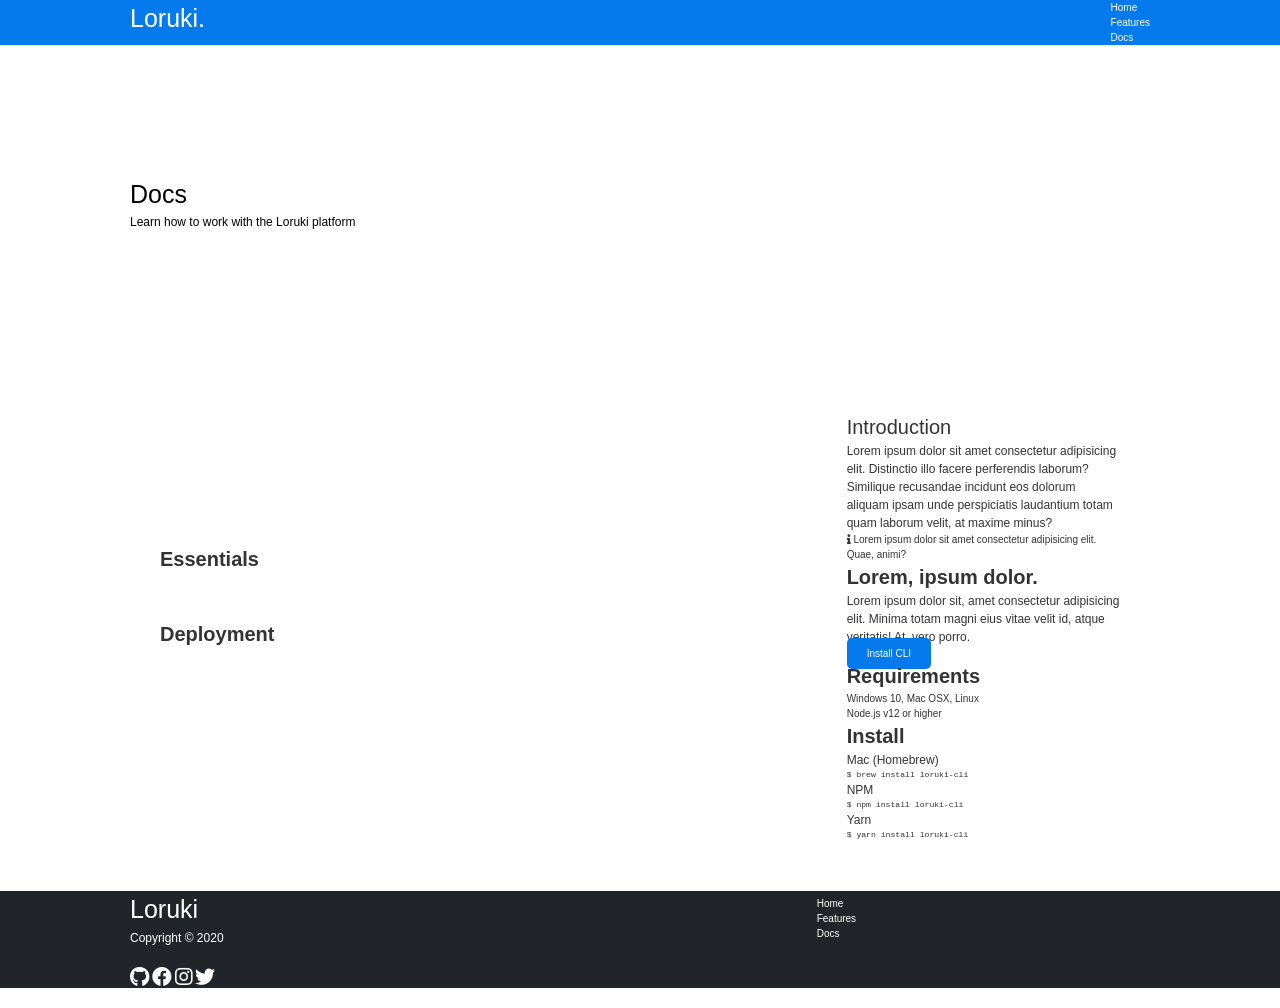
==== docs.html @ 62351650 "initial repo  Commit" ====
<!DOCTYPE html>
<html lang="en">
<head>
    <meta charset="UTF-8">
    <meta name="viewport" content="width=device-width, initial-scale=1.0">
    <link rel="preconnect" href="https://fonts.googleapis.com">
    <link rel="preconnect" href="https://fonts.gstatic.com" crossorigin>
    <link href="https://fonts.googleapis.com/css2?family=Inter:ital,opsz,wght@0,14..32,100..900;1,14..32,100..900&display=swap" rel="stylesheet">
    <link rel="stylesheet" href="https://cdnjs.cloudflare.com/ajax/libs/font-awesome/5.15.1/css/all.min.css" integrity="sha512-+4zCK9k+qNFUR5X+cKL9EIR+ZOhtIloNl9GIKS57V1MyNsYpYcUrUeQc9vNfzsWfV28IaLL3i96P9sdNyeRssA==" crossorigin="anonymous" />
    <link rel="stylesheet" href="app.css">
    <title>Loruki | Cloud Hosting For Everyone</title>
</head>
<body>
    <!-- Navbar -->
    <div class="navbar">
        <div class="container flex">
             <h1 class="logo"><a href="index.html">Loruki.</a></h1>
            <nav>
                <ul>
                    <li><a href="index.html">Home</a></li>
                    <li><a href="features.html">Features</a></li>
                    <li><a href="docs.html">Docs</a></li>
                </ul>
            </nav>
        </div>
    </div>

    <!-- Head -->
    <section class="docs-head bg-primary py-3">
        <div class="container grid">
            <div>
                <h1 class="xl">Docs</h1>
                <p class="lead">
                    Learn how to work with the Loruki platform
                </p>
            </div>
            <img src="images/docs.png" alt="">
        </div>
    </section>

    <!-- Docs main -->
    <section class="docs-main my-4">
        <div class="container grid">
            <div class="card bg-light p-3">
                <h3 class="my-2">Essentials</h3>
                <nav>
                    <ul>
                        <li><a class="text-primary" href="#">Introduction</a></li>
                        <li><a href="#">About Loruki</a></li>
                        <li><a href="#">Installation</a></li>
                    </ul>
                </nav>

                <h3 class="my-2">Deployment</h3>
                <nav>
                    <ul>
                        <li><a href="#">Setting up a container</a></li>
							<li><a href="#">Using the CLI</a></li>
							<li><a href="#">Managing resources</a></li>
							<li><a href="#">Upgrade & downgrade</a></li>
                    </ul>
                </nav>
            </div>
            <div class="card">
                <h2>Introduction</h2>
                <p>Lorem ipsum dolor sit amet consectetur adipisicing elit. Distinctio illo facere perferendis laborum? Similique recusandae incidunt eos dolorum aliquam ipsam unde perspiciatis laudantium totam quam laborum velit, at maxime minus?</p>

                <div class="alert alert-success">
                    <i class="fas fa-info"></i> Lorem ipsum dolor sit amet consectetur adipisicing elit. Quae, animi?
                </div>

                <h3>Lorem, ipsum dolor.</h3>
                <p>Lorem ipsum dolor sit, amet consectetur adipisicing elit. Minima totam magni eius vitae velit id, atque veritatis! At, vero porro.</p>
                <a href="#" class="btn btn-primary">Install CLI</a>

                <h3>Requirements</h3>
                <ul>
                    <li>Windows 10, Mac OSX, Linux</li>
                    <li>Node.js v12 or higher</li>
                </ul>

                <h3>Install</h3>
                <p>Mac (Homebrew)</p>
                <pre><code>$ brew install loruki-cli</code></pre>
                <p>NPM</p>
                <pre><code>$ npm install loruki-cli</code></pre>
                <p>Yarn</p>
                <pre><code>$ yarn install loruki-cli</code></pre>

            </div>
        </div>
    </section>
    
    <!-- Footer -->
    <footer class="footer bg-dark py-5">
        <div class="container grid grid-3">
            <div>
                <h1>Loruki
                </h1>
                <p>Copyright &copy; 2020</p>
            </div>
            <nav>
                <ul>
                    <li><a href="index.html">Home</a></li>
                    <li><a href="features.html">Features</a></li>
                    <li><a href="docs.html">Docs</a></li>
                </ul>
            </nav>
            <div class="social">
                <a href="#"><i class="fab fa-github fa-2x"></i></a>
                <a href="#"><i class="fab fa-facebook fa-2x"></i></a>
                <a href="#"><i class="fab fa-instagram fa-2x"></i></a>
                <a href="#"><i class="fab fa-twitter fa-2x"></i></a>
            </div>
        </div>
    </footer>
</body>
</html>
---- app.css ----
*{
    margin: 0%;
    padding: 0%;
    box-sizing: border-box;
}

:root{
    /* font size
    other fontsize notation system includes 
    md(medium) l(large) xl(extra large) 2xl 3xl e.t.c */

    --txt-sm: 1rem;
    --text-sm: 1.2rem;
    --text-base: 1.6rem;
    --text-paragraph: 2rem;
    --text-h5: 2.4rem;
    --text-h4: 3rem;
    --text-h3: 4rem;
    --text-h2: 4.8rem;
    --text-h1: 6.2rem;
    --max-width: 120rem;

    /* FONT WEIGHT */

    --font-weight-normal:400;
    --font-weight-medium:500;
    --font-weight-bold:700;

    /* LINE HEIGHT */

    --line-height-tight: 1.2;
    --line-height-normal:1.5;

    /* LETTER SPACING */

    --letter-spacing-tight:-2px;

    /* FONT-FAMILY */

    --font-family:'poppins', sans-serif;

    /* COLORS */

    --primary-tint: #ffffff;
    --primary-shade: #32a091;
    --grey-Shade:#212529;
    --White:#f4f4f4;
    --Black:#333333;

    /* MISCELLANEOUS */
    
}

html{
    font-size: 62.5%;
}

body{
    font-family:'poppins', sans-serif;
    font-weight: 400 ;
    line-height:1.5 ;
    overflow-x: hidden;
    background-color: ;
}

.container{
    margin: 0 auto;
    width: 90%;
    max-width: 1100px;
    padding: 0 40px;
    
}

h1,h2,h3{
    letter-spacing: 0px;
    line-height:1.5 ;
}

h1{
    font-size: 25px;
    font-weight: 200;
}

h2{
    font-size: 20px;
    font-weight: 200;
    color: #333;
}

h3{
    font-size: 20px;
}

p{
    font-size: 12px;
}

ul{
     list-style: none;
}

a{
    /* font-weight: 500;
    font-size:  15px; */
    color: #fff;
    text-decoration: none;
}

img{
    width: 95%;
}

.navbar{
    background-color: #047aed;
}

nav a:hover{
    border-bottom: 2px solid #fff;
}

.showcase{
    background-color: #047aed;
    height: 300px;
    margin-bottom: 100px;
}


.showcase-text{
    color: #fff;
    position: relative;
}

.showcase-text p{
    margin-bottom: 20px;
    margin-top: 20px;
}

.card{
    color: #333;
    background-color: #fff;
    padding: 20px;
    margin: 10px;
    border-radius: 10px;
}

.showcase-form{
    height: 250px;
    width: 350px;
    padding: 40px;
    position: relative;
    top: 50px;
    z-index: 99;
    justify-self: flex-end;
}

.form-control{
    margin: 30px 0 ;
    border: 0;
}

.input-class{
    border: 0;
    border-bottom: 1px solid #b4becb ;
    width: 100%;
    outline: none;
    font-size: 15px;
    font-weight: 700;
}

.btn{
    background-color: #047aed;
    color: #fff;
    padding: 10px 20px;
    cursor: pointer;
    border-radius: 5px;
    border: none;
}

.btn-outline{
    background-color: transparent;
    padding: 10px 20px;
    cursor: pointer;
    border-radius: 5px;
    border: 1px solid #fff;
    display: inline-block;
}

.btn-dark{
    padding: 10px 20px;
    background-color: #212529;
    border-radius: 5px;
}

.flex{
    display: flex;
    justify-content: space-between;
    height: 100%;
}
.flex-2{
    display: flex;
    flex-direction: column;
}

.flex-3{
    display: flex;
    justify-content: center;
    align-items: center;
    gap: 100px;
    margin-top: 15px;
}

.flex-min{
    display: flex;
    gap: 20px;
    padding: 10px;
    margin: 0 5px;
}

.grid{
    display: grid;
    grid-template-columns: 2fr 1fr;
    gap: 20px;
    height: 100%;
    justify-content: center;
    align-items: center;
    margin-bottom: 20px;
}

.sec-grid{
    display: grid;
    grid-template-columns: 1fr 1fr;
    gap: 20px;
    height: 100%;
    justify-content: center;
    align-items: center;
    margin-bottom: 20px;
}

.sec-grid img{
    width: 80%;
}

.grid-2{
    display: grid;
    grid-template-columns: 1fr 1fr;
    gap: 10px;
    height: 100%;
    justify-content: center;
    align-items: center;
    margin-bottom: 20px;
    padding: 0 50px;
    /* grid-column: 1/2; */
}

.stats-heading{
    color: #b4becb;
    text-align: center;
    font-size: 15px;
}

.section-bar{
    background-color: #047aed;
    display: flex;
    height: 300px;
    justify-content: center;
    align-items: center;
}

.text-center{
    display: flex;
    flex-direction: column;
    justify-content: center;
    align-items: center;
    gap: 15px;
    color: #fff;
}

.text-center h2{
    color: #FFF;
    font-size: 30px;
    text-align: center;
}

.text-center p{
    text-align: center;
    font-size: 12px;
}

.textalign{
    color: #212529;
    text-align: center;
    margin-top:10px;
}

.section-flex{
    display: flex;
    justify-content: space-between;
    height: 100%;
    flex-wrap: wrap;
}

.footer{
    background-color: #212529;
    color: #FFF;
    height: 100%;
}

.footer-grid{
    display: grid;
    grid-template-columns: 2fr 1fr;
    gap: 20px;
    height: 100%;
    justify-content: center;
    align-items: center;
}
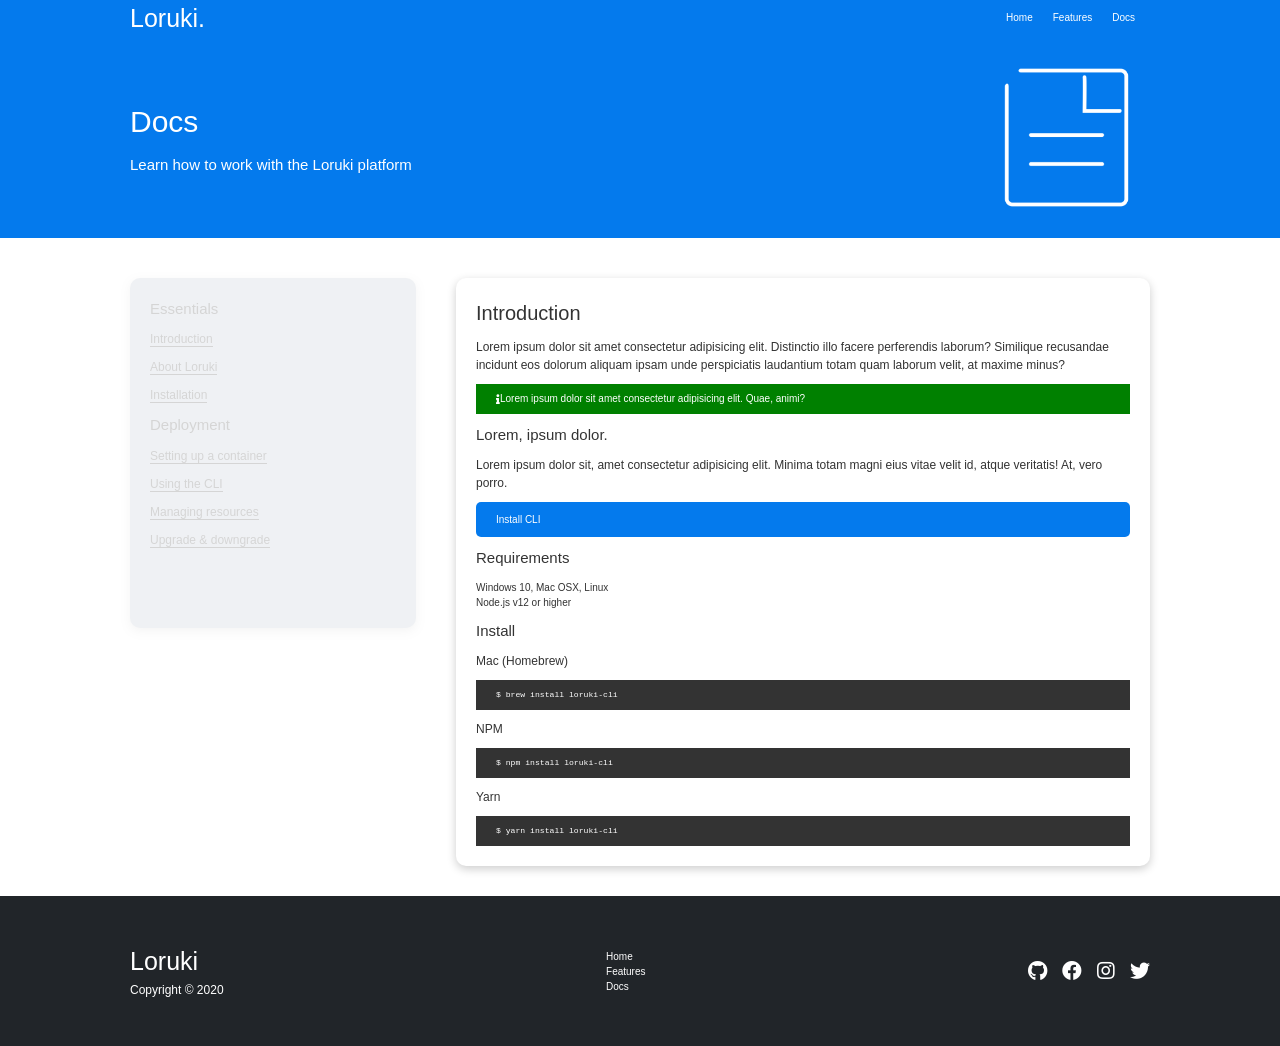
==== commit f1700a18: "Initial Website Layout deployment" ====
--- a/docs.html
+++ b/docs.html
@@ -16,7 +16,7 @@
         <div class="container flex">
              <h1 class="logo"><a href="index.html">Loruki.</a></h1>
             <nav>
-                <ul>
+                <ul class="flex-min" >
                     <li><a href="index.html">Home</a></li>
                     <li><a href="features.html">Features</a></li>
                     <li><a href="docs.html">Docs</a></li>
@@ -26,52 +26,52 @@
     </div>
 
     <!-- Head -->
-    <section class="docs-head bg-primary py-3">
+    <section class="showcase-features">
         <div class="container grid">
-            <div>
+            <div class="showcase-features-flex" >
                 <h1 class="xl">Docs</h1>
                 <p class="lead">
                     Learn how to work with the Loruki platform
                 </p>
             </div>
-            <img src="images/docs.png" alt="">
+            <img src="images/docs.png" alt="" class="img grid-item-2 " >
         </div>
     </section>
 
     <!-- Docs main -->
-    <section class="docs-main my-4">
-        <div class="container grid">
-            <div class="card bg-light p-3">
+    <section class="docs-main">
+        <div class="container docs-grid">
+            <div class="card docs-main-card-1 ">
                 <h3 class="my-2">Essentials</h3>
                 <nav>
                     <ul>
-                        <li><a class="text-primary" href="#">Introduction</a></li>
-                        <li><a href="#">About Loruki</a></li>
-                        <li><a href="#">Installation</a></li>
+                        <li  class="text-primary" ><a  href="#">Introduction</a></li>
+                        <li  class="text-primary" ><a href="#">About Loruki</a></li>
+                        <li  class="text-primary" ><a href="#">Installation</a></li>
                     </ul>
                 </nav>
 
                 <h3 class="my-2">Deployment</h3>
                 <nav>
                     <ul>
-                        <li><a href="#">Setting up a container</a></li>
-							<li><a href="#">Using the CLI</a></li>
-							<li><a href="#">Managing resources</a></li>
-							<li><a href="#">Upgrade & downgrade</a></li>
+                        <li class="text-primary" ><a href="#">Setting up a container</a></li>
+						<li class="text-primary" ><a href="#">Using the CLI</a></li>
+						<li class="text-primary" ><a href="#">Managing resources</a></li>
+						<li class="text-primary" ><a href="#">Upgrade & downgrade</a></li>
                     </ul>
                 </nav>
             </div>
-            <div class="card">
+            <div class="card  docs-main-card-2 ">
                 <h2>Introduction</h2>
                 <p>Lorem ipsum dolor sit amet consectetur adipisicing elit. Distinctio illo facere perferendis laborum? Similique recusandae incidunt eos dolorum aliquam ipsam unde perspiciatis laudantium totam quam laborum velit, at maxime minus?</p>
 
-                <div class="alert alert-success">
+                <div class="alert">
                     <i class="fas fa-info"></i> Lorem ipsum dolor sit amet consectetur adipisicing elit. Quae, animi?
                 </div>
 
                 <h3>Lorem, ipsum dolor.</h3>
                 <p>Lorem ipsum dolor sit, amet consectetur adipisicing elit. Minima totam magni eius vitae velit id, atque veritatis! At, vero porro.</p>
-                <a href="#" class="btn btn-primary">Install CLI</a>
+                <a href="#" class="btn-primary">Install CLI</a>
 
                 <h3>Requirements</h3>
                 <ul>
@@ -92,8 +92,8 @@
     </section>
     
     <!-- Footer -->
-    <footer class="footer bg-dark py-5">
-        <div class="container grid grid-3">
+    <footer class="footer">
+        <div class="container footer-grid ">
             <div>
                 <h1>Loruki
                 </h1>
--- a/app.css
+++ b/app.css
@@ -60,7 +60,7 @@
     font-weight: 400 ;
     line-height:1.5 ;
     overflow-x: hidden;
-    background-color: ;
+    color: #333;
 }
 
 .container{
@@ -107,7 +107,19 @@
 }
 
 img{
-    width: 95%;
+    width: 100%;
+}
+
+.img{
+    width: 50%;
+}
+
+.img-2{
+    width: 70%;
+}
+
+.grid-item-2{
+    justify-self: end;
 }
 
 .navbar{
@@ -122,8 +134,60 @@
     background-color: #047aed;
     height: 300px;
     margin-bottom: 100px;
-}
-
+    position: relative;
+}
+
+.showcase-features{
+    background-color: #047aed;
+    height: 200px;
+    position: relative;
+}
+
+.showcase-features-flex{
+    display: flex;
+    flex-direction: column;
+    gap: 10px;
+}
+
+.xl{
+    color: #FFF;
+    font-size: 30px;
+}
+
+.lead{
+    color: #FFF;
+    font-size: 15px;
+}
+
+.subsection{
+    background-color: #616161;
+    height: 250px;
+    opacity: rgba(0, 0, 0, 0);
+    margin-bottom: 50px;
+}
+
+.sub-head{
+    display: flex;
+    flex-direction: column;
+    gap: 15px;
+}
+
+.showcase::before,
+.showcase::after{
+    content: '';
+    position: absolute;
+    height: 100px;
+    bottom: -70px;
+    right: 0;
+    left: 0;
+    background-color: #fff;
+    transform: skewY(-3deg);
+}
+
+.showcase .grid{
+    position: relative;
+    z-index: 1;
+}
 
 .showcase-text{
     color: #fff;
@@ -141,11 +205,12 @@
     padding: 20px;
     margin: 10px;
     border-radius: 10px;
+    box-shadow: 0 3px 10px rgba(0,0,0,0.2);
 }
 
 .showcase-form{
-    height: 250px;
-    width: 350px;
+    height: 300px;
+    width: 300px;
     padding: 40px;
     position: relative;
     top: 50px;
@@ -199,13 +264,13 @@
 .flex-2{
     display: flex;
     flex-direction: column;
+    margin-bottom: 25px;
 }
 
 .flex-3{
     display: flex;
-    justify-content: center;
-    align-items: center;
-    gap: 100px;
+    justify-content: space-between;
+    align-items: center;
     margin-top: 15px;
 }
 
@@ -242,20 +307,44 @@
 
 .grid-2{
     display: grid;
-    grid-template-columns: 1fr 1fr;
+    grid-template-columns: 2fr 1fr;
     gap: 10px;
     height: 100%;
     justify-content: center;
     align-items: center;
     margin-bottom: 20px;
-    padding: 0 50px;
-    /* grid-column: 1/2; */
+}
+
+.stats{
+    margin: 0 auto;
+    width: 70%;
+    max-width: 1100px;
+    padding: 0 40px;
 }
 
 .stats-heading{
-    color: #b4becb;
+    color: #333;
     text-align: center;
     font-size: 15px;
+    margin-bottom: 20px;
+    font-weight: 500;
+}
+
+.grid-item-1{
+    grid-row: 1 / span 2;
+}
+
+.grid-item-3{
+    grid-row: 2/3;
+    grid-column: 2/3;
+}
+
+.grid-item-2 h3{
+    font-size: 13px;
+}
+
+.grid-item-3 h3{
+    font-size: 13px;
 }
 
 .section-bar{
@@ -264,6 +353,14 @@
     height: 300px;
     justify-content: center;
     align-items: center;
+}
+
+.sub-section{
+    display: flex;
+    flex-direction: column;
+    justify-content: center;
+    align-items: center;
+    gap: 5px;
 }
 
 .text-center{
@@ -286,6 +383,10 @@
     font-size: 12px;
 }
 
+.text-secondary{
+    font-size: 15px;
+}
+
 .textalign{
     color: #212529;
     text-align: center;
@@ -294,22 +395,143 @@
 
 .section-flex{
     display: flex;
-    justify-content: space-between;
-    height: 100%;
-    flex-wrap: wrap;
+    height: 200px;
+    justify-content: center;
+    align-items: center;
 }
 
 .footer{
     background-color: #212529;
     color: #FFF;
+    height: 150px;
+    display: flex;
+}
+
+.footer-grid{
+    display: flex; 
+    justify-content: space-between;
+    gap: 20px;
     height: 100%;
-}
-
-.footer-grid{
+    align-items: center;
+}
+
+.social{
+    display: flex;
+    gap: 15px;
+}
+
+.language-card{
+    padding: 20px;
+    border-radius: 10px;
+    background-color: #fff;
+    color: #333;
+    margin: 10px;
+    box-shadow: 0 3px 10px rgba(0,0,0,0.2);
+    
+}
+
+.language-card:hover{
+    transform: translateY(-15px);
+    transition: all 0.2s ease-in-out;
+}
+
+
+.language-card h4{
+    text-align: center;
+    margin-bottom: 10px;
+}
+
+.features-main{
+    display: grid;
+}
+.features-grid-3{
     display: grid;
     grid-template-columns: 2fr 1fr;
     gap: 20px;
     height: 100%;
     justify-content: center;
     align-items: center;
+    margin-bottom: 20px;
+}
+
+.features-grid-item-1{
+    display: grid;
+    grid-column: 1/ span 2;
+}
+
+.docs-main{
+    display: grid;
+    margin-top: 30px;
+}
+
+.docs-grid{
+    display: grid;
+    grid-template-columns: 30% 70%;
+    gap: 20px;
+    justify-content: center;
+    align-items: center;
+    margin-bottom: 20px;
+}
+
+.docs-main-card-1{
+    align-self: stretch;
+    height: 350px;
+    background-color: #b4becb;
+    opacity: 0.2;
+    
+}
+
+.docs-main-card-1 a{
+    color: #333;
+    font-size: 12px;
+    border-bottom: 1px solid #333;
+}
+
+.my-2{
+    font-size: 15px;
+    font-weight: 100;
+    margin-bottom: 10px;
+}
+
+.text-primary{
+    margin-bottom: 10px;
+}
+
+.docs-main-card-2{
+    display: flex;
+    flex-direction: column;
+    gap: 10px;
+} 
+
+.alert{
+    display: flex;
+    /* justify-content: space-between; */
+    align-items: center;
+    background-color: green;
+    color: #fff;
+    height: 30px;
+    padding-left: 20px;
+}
+
+.docs-main-card-2 h3{
+    font-size: 15px;
+    font-weight: 400;
+}
+pre{
+    display: flex;
+    align-items: center;
+    height: 30px;
+    padding-left: 20px;
+    background-color: #333;
+    color: #fff;
+}
+
+.btn-primary{
+    display: inline-block;
+    background-color: #047aed;
+    color: #fff;
+    padding: 10px 20px;
+    cursor: pointer;
+    border-radius: 5px;
+    border: none;
 }
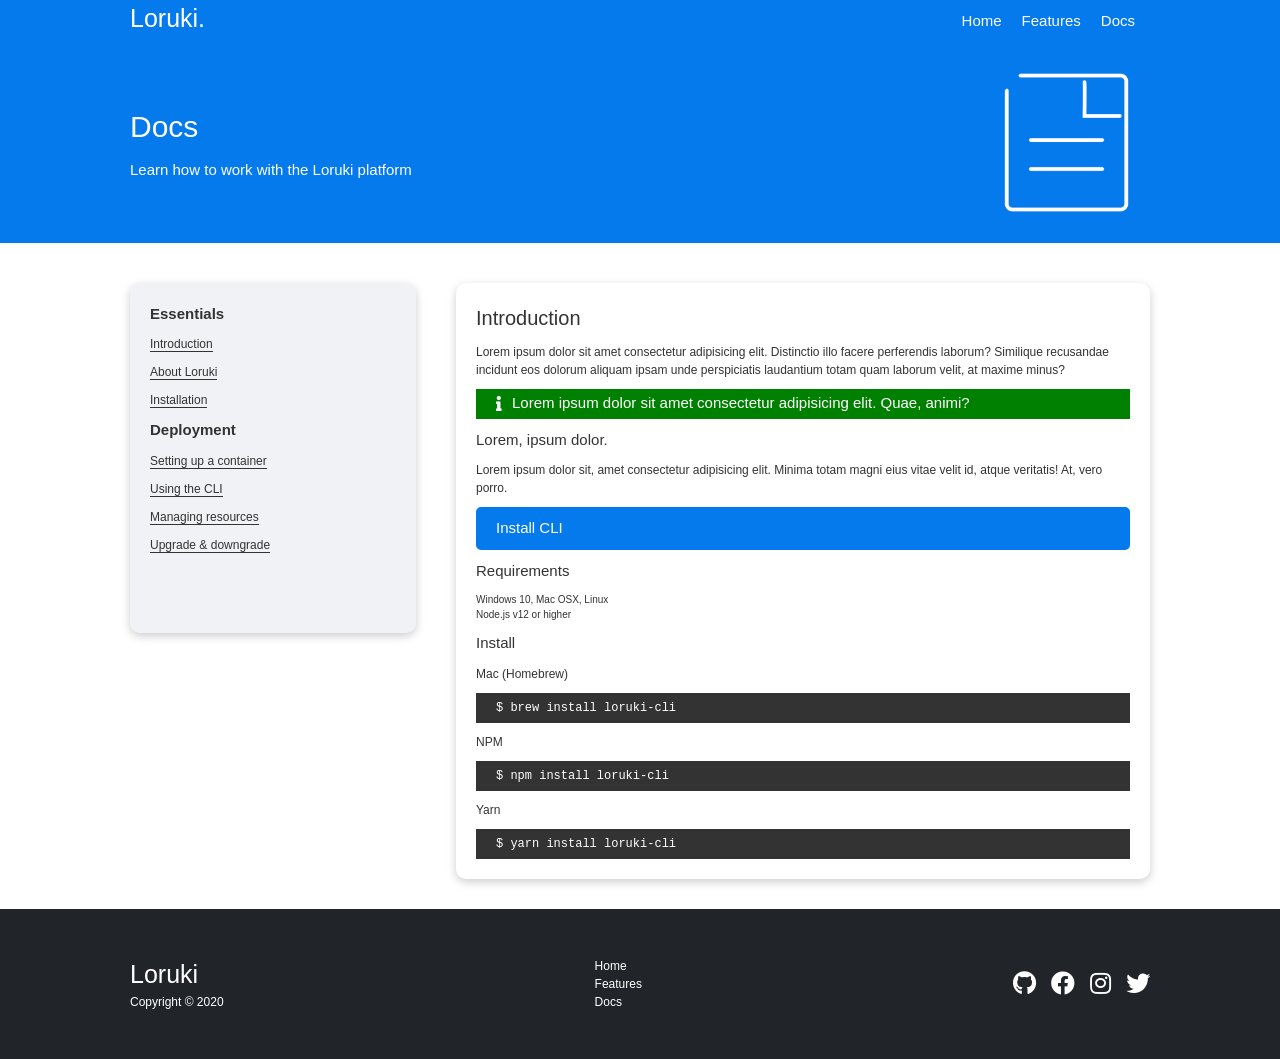
==== commit 615619fa: "adding Rems for overall responsiveness and Scalability" ====
--- a/docs.html
+++ b/docs.html
@@ -7,6 +7,7 @@
     <link rel="preconnect" href="https://fonts.gstatic.com" crossorigin>
     <link href="https://fonts.googleapis.com/css2?family=Inter:ital,opsz,wght@0,14..32,100..900;1,14..32,100..900&display=swap" rel="stylesheet">
     <link rel="stylesheet" href="https://cdnjs.cloudflare.com/ajax/libs/font-awesome/5.15.1/css/all.min.css" integrity="sha512-+4zCK9k+qNFUR5X+cKL9EIR+ZOhtIloNl9GIKS57V1MyNsYpYcUrUeQc9vNfzsWfV28IaLL3i96P9sdNyeRssA==" crossorigin="anonymous" />
+    <link rel="stylesheet" href="media-queries.css">
     <link rel="stylesheet" href="app.css">
     <title>Loruki | Cloud Hosting For Everyone</title>
 </head>
@@ -34,7 +35,7 @@
                     Learn how to work with the Loruki platform
                 </p>
             </div>
-            <img src="images/docs.png" alt="" class="img grid-item-2 " >
+            <img src="images/docs.png" alt="" class="img  " >
         </div>
     </section>
 
--- a/app.css
+++ b/app.css
@@ -41,11 +41,11 @@
 
     /* COLORS */
 
-    --primary-tint: #ffffff;
-    --primary-shade: #32a091;
-    --grey-Shade:#212529;
-    --White:#f4f4f4;
-    --Black:#333333;
+    --primary-tint:  #212529;
+    --primary-shade: #047aed;
+    --grey-Shade:#b4becb;
+    --White:#fff;
+    --Black:#333;
 
     /* MISCELLANEOUS */
     
@@ -66,8 +66,8 @@
 .container{
     margin: 0 auto;
     width: 90%;
-    max-width: 1100px;
-    padding: 0 40px;
+    max-width: 110rem;
+    padding: 0 4rem;
     
 }
 
@@ -77,22 +77,22 @@
 }
 
 h1{
-    font-size: 25px;
+    font-size: 2.5rem;
     font-weight: 200;
 }
 
 h2{
-    font-size: 20px;
+    font-size: 2rem;
     font-weight: 200;
-    color: #333;
+    color: var(--Black);
 }
 
 h3{
-    font-size: 20px;
+    font-size: 2rem;
 }
 
 p{
-    font-size: 12px;
+    font-size: 1.2rem;
 }
 
 ul{
@@ -102,7 +102,7 @@
 a{
     /* font-weight: 500;
     font-size:  15px; */
-    color: #fff;
+    color: var(--White);
     text-decoration: none;
 }
 
@@ -112,18 +112,16 @@
 
 .img{
     width: 50%;
+    justify-self: end;
 }
 
 .img-2{
     width: 70%;
-}
-
-.grid-item-2{
     justify-self: end;
 }
 
 .navbar{
-    background-color: #047aed;
+    background-color: var(--primary-shade);
 }
 
 nav a:hover{
@@ -131,56 +129,55 @@
 }
 
 .showcase{
-    background-color: #047aed;
-    height: 300px;
+    background-color: var(--primary-shade);
+    height: 30rem;
     margin-bottom: 100px;
     position: relative;
 }
 
 .showcase-features{
-    background-color: #047aed;
-    height: 200px;
+    background-color: var(--primary-shade);
+    height: 20rem;
     position: relative;
 }
 
 .showcase-features-flex{
     display: flex;
     flex-direction: column;
-    gap: 10px;
+    gap: 1rem;
 }
 
 .xl{
-    color: #FFF;
-    font-size: 30px;
+    color: var(--White);
+    font-size: 3rem;
 }
 
 .lead{
-    color: #FFF;
-    font-size: 15px;
+    color: var(--White);
+    font-size: 1.5rem;
 }
 
 .subsection{
-    background-color: #616161;
-    height: 250px;
-    opacity: rgba(0, 0, 0, 0);
-    margin-bottom: 50px;
+    height: 25rem;
+    background-color: rgba(97, 97, 97, 0.1);
+    margin-bottom: 5rem;
 }
 
 .sub-head{
     display: flex;
     flex-direction: column;
-    gap: 15px;
+    gap: 1.5rem;
 }
 
 .showcase::before,
 .showcase::after{
     content: '';
     position: absolute;
-    height: 100px;
-    bottom: -70px;
+    height: 10rem;
+    bottom: -7rem;
     right: 0;
     left: 0;
-    background-color: #fff;
+    background-color: var(--White);
     transform: skewY(-3deg);
 }
 
@@ -190,36 +187,36 @@
 }
 
 .showcase-text{
-    color: #fff;
+    color: var(--White);
     position: relative;
 }
 
 .showcase-text p{
-    margin-bottom: 20px;
-    margin-top: 20px;
+    margin-bottom: 2rem;
+    margin-top: 2rem;
 }
 
 .card{
     color: #333;
-    background-color: #fff;
-    padding: 20px;
-    margin: 10px;
-    border-radius: 10px;
+    background-color: var(--White);
+    padding: 2rem;
+    margin: 1rem;
+    border-radius: 1rem;
     box-shadow: 0 3px 10px rgba(0,0,0,0.2);
 }
 
 .showcase-form{
-    height: 300px;
-    width: 300px;
-    padding: 40px;
+    height: 30rem;
+    width: 30rem;
+    padding: 4rem;
     position: relative;
-    top: 50px;
+    top: 5rem;
     z-index: 99;
     justify-self: flex-end;
 }
 
 .form-control{
-    margin: 30px 0 ;
+    margin: 3rem 0 ;
     border: 0;
 }
 
@@ -228,14 +225,14 @@
     border-bottom: 1px solid #b4becb ;
     width: 100%;
     outline: none;
-    font-size: 15px;
+    font-size: 1.5rem;
     font-weight: 700;
 }
 
 .btn{
-    background-color: #047aed;
-    color: #fff;
-    padding: 10px 20px;
+    background-color: var(--primary-shade);
+    color: var(--White);
+    padding: 1rem 2rem;
     cursor: pointer;
     border-radius: 5px;
     border: none;
@@ -243,7 +240,7 @@
 
 .btn-outline{
     background-color: transparent;
-    padding: 10px 20px;
+    padding: 1rem 2rem;
     cursor: pointer;
     border-radius: 5px;
     border: 1px solid #fff;
@@ -251,8 +248,8 @@
 }
 
 .btn-dark{
-    padding: 10px 20px;
-    background-color: #212529;
+    padding: 1rem 2rem;
+    background-color: var(--primary-tint);
     border-radius: 5px;
 }
 
@@ -264,41 +261,42 @@
 .flex-2{
     display: flex;
     flex-direction: column;
-    margin-bottom: 25px;
+    margin-bottom: 2,5rem;
 }
 
 .flex-3{
     display: flex;
     justify-content: space-between;
     align-items: center;
-    margin-top: 15px;
+    margin-top: 1.5rem;
 }
 
 .flex-min{
     display: flex;
-    gap: 20px;
-    padding: 10px;
+    gap: 2rem;
+    padding: 1rem;
     margin: 0 5px;
+    font-size: 1.5rem;
 }
 
 .grid{
     display: grid;
     grid-template-columns: 2fr 1fr;
-    gap: 20px;
+    gap: 2rem;
     height: 100%;
     justify-content: center;
     align-items: center;
-    margin-bottom: 20px;
+    margin-bottom: 2rem;
 }
 
 .sec-grid{
     display: grid;
     grid-template-columns: 1fr 1fr;
-    gap: 20px;
+    gap: 2rem;
     height: 100%;
     justify-content: center;
     align-items: center;
-    margin-bottom: 20px;
+    margin-bottom: 2rem;
 }
 
 .sec-grid img{
@@ -312,45 +310,54 @@
     height: 100%;
     justify-content: center;
     align-items: center;
-    margin-bottom: 20px;
+    margin-bottom: 2rem;
 }
 
 .stats{
     margin: 0 auto;
     width: 70%;
     max-width: 1100px;
-    padding: 0 40px;
+    padding: 0 4rem;
 }
 
 .stats-heading{
     color: #333;
     text-align: center;
-    font-size: 15px;
-    margin-bottom: 20px;
+    font-size: 1.5rem;
+    margin-bottom: 2rem;
     font-weight: 500;
 }
 
 .grid-item-1{
     grid-row: 1 / span 2;
+}
+
+.grid-item-2{
+     box-shadow: 0 3px 10px rgba(0,0,0,0.2);
+    padding: 2rem;
+    border-radius: 1rem;
 }
 
 .grid-item-3{
     grid-row: 2/3;
     grid-column: 2/3;
+    box-shadow: 0 3px 10px rgba(0,0,0,0.2);
+    padding: 2rem;
+    border-radius: 1rem;
 }
 
 .grid-item-2 h3{
-    font-size: 13px;
+    font-size: 1.3rem;
 }
 
 .grid-item-3 h3{
-    font-size: 13px;
+    font-size: 1.3rem;
 }
 
 .section-bar{
-    background-color: #047aed;
-    display: flex;
-    height: 300px;
+    background-color: var(--primary-shade);
+    display: flex;
+    height: 30rem;
     justify-content: center;
     align-items: center;
 }
@@ -368,64 +375,68 @@
     flex-direction: column;
     justify-content: center;
     align-items: center;
-    gap: 15px;
-    color: #fff;
+    gap: 1.5rem;
+    color: var(--White);
 }
 
 .text-center h2{
-    color: #FFF;
-    font-size: 30px;
+    color: var(--White);
+    font-size: 3rem;
     text-align: center;
 }
 
 .text-center p{
     text-align: center;
-    font-size: 12px;
+    font-size: 1.2rem;
 }
 
 .text-secondary{
-    font-size: 15px;
+    font-size: 1.5rem;
 }
 
 .textalign{
-    color: #212529;
+    color: var(--primary-shade);
     text-align: center;
-    margin-top:10px;
+    margin-top:1rem;
 }
 
 .section-flex{
     display: flex;
-    height: 200px;
+    height: 20rem;
     justify-content: center;
     align-items: center;
 }
 
 .footer{
-    background-color: #212529;
-    color: #FFF;
-    height: 150px;
+    background-color: var(--primary-tint);
+    color: var(--White);
+    height: 15rem;
     display: flex;
 }
 
 .footer-grid{
     display: flex; 
     justify-content: space-between;
-    gap: 20px;
+    gap: 2rem;
     height: 100%;
     align-items: center;
 }
 
+.footer-grid a{
+    font-size: 1.2rem;
+}
+
 .social{
     display: flex;
-    gap: 15px;
+    gap: 1.5rem;
 }
 
 .language-card{
-    padding: 20px;
+    padding: 2rem;
     border-radius: 10px;
-    background-color: #fff;
-    color: #333;
-    margin: 10px;
+    background-color: var(--White);
+    color: var(--Black);
+    margin: 1rem;
     box-shadow: 0 3px 10px rgba(0,0,0,0.2);
     
 }
@@ -438,7 +449,7 @@
 
 .language-card h4{
     text-align: center;
-    margin-bottom: 10px;
+    margin-bottom: 1rem;
 }
 
 .features-main{
@@ -446,92 +457,109 @@
 }
 .features-grid-3{
     display: grid;
-    grid-template-columns: 2fr 1fr;
-    gap: 20px;
+    grid-template-columns: 1fr  1fr 1fr;
+    gap: 2rem;
     height: 100%;
     justify-content: center;
     align-items: center;
-    margin-bottom: 20px;
+    margin-bottom: 2rem;
 }
 
 .features-grid-item-1{
-    display: grid;
+    display: flex;
+    gap: 1.5rem;
+    grid-column: 1/ span 3;
+    align-items: center;
+}
+
+.features-grid-item-2{
+    display: flex;
+    gap: 1.5rem;
     grid-column: 1/ span 2;
+    align-items: center;
+}
+
+.features-grid-item{
+    display: flex;
+    gap: 1.5rem;
+    align-items: center;
 }
 
 .docs-main{
     display: grid;
-    margin-top: 30px;
+    margin-top: 3rem;
 }
 
 .docs-grid{
     display: grid;
     grid-template-columns: 30% 70%;
-    gap: 20px;
-    justify-content: center;
-    align-items: center;
-    margin-bottom: 20px;
+    gap: 2rem;
+    justify-content: center;
+    align-items: center;
+    margin-bottom: 2rem;
 }
 
 .docs-main-card-1{
     align-self: stretch;
-    height: 350px;
-    background-color: #b4becb;
-    opacity: 0.2;
+    height: 35rem;
+    background-color: rgba(180, 190, 203, 0.2);
     
 }
 
 .docs-main-card-1 a{
-    color: #333;
-    font-size: 12px;
+    color: var(--Black);
+    font-size: 1.2rem;
     border-bottom: 1px solid #333;
 }
 
 .my-2{
-    font-size: 15px;
-    font-weight: 100;
-    margin-bottom: 10px;
+    font-size: 1.5rem;
+    font-weight: 700;
+    margin-bottom: 1rem;
 }
 
 .text-primary{
-    margin-bottom: 10px;
+    margin-bottom: 1rem;
 }
 
 .docs-main-card-2{
     display: flex;
     flex-direction: column;
-    gap: 10px;
+    gap: 1rem;
 } 
 
 .alert{
     display: flex;
-    /* justify-content: space-between; */
+    gap: 1rem;
     align-items: center;
     background-color: green;
-    color: #fff;
-    height: 30px;
+    color: var(--White);
+    height: 3rem;
     padding-left: 20px;
+    font-size: 1.5rem;
 }
 
 .docs-main-card-2 h3{
-    font-size: 15px;
+    font-size: 1.5rem;
     font-weight: 400;
 }
 pre{
     display: flex;
     align-items: center;
-    height: 30px;
-    padding-left: 20px;
-    background-color: #333;
-    color: #fff;
+    height: 3rem;
+    padding-left: 2rem;
+    background-color: var(--Black);
+    color: var(--White);
+    font-size: 1.2rem;
 }
 
 .btn-primary{
     display: inline-block;
-    background-color: #047aed;
-    color: #fff;
-    padding: 10px 20px;
+    background-color: var(--primary-shade);
+    color: var(--White);
+    padding: 1rem 2rem;
     cursor: pointer;
     border-radius: 5px;
     border: none;
+    font-size: 1.5rem;
 }
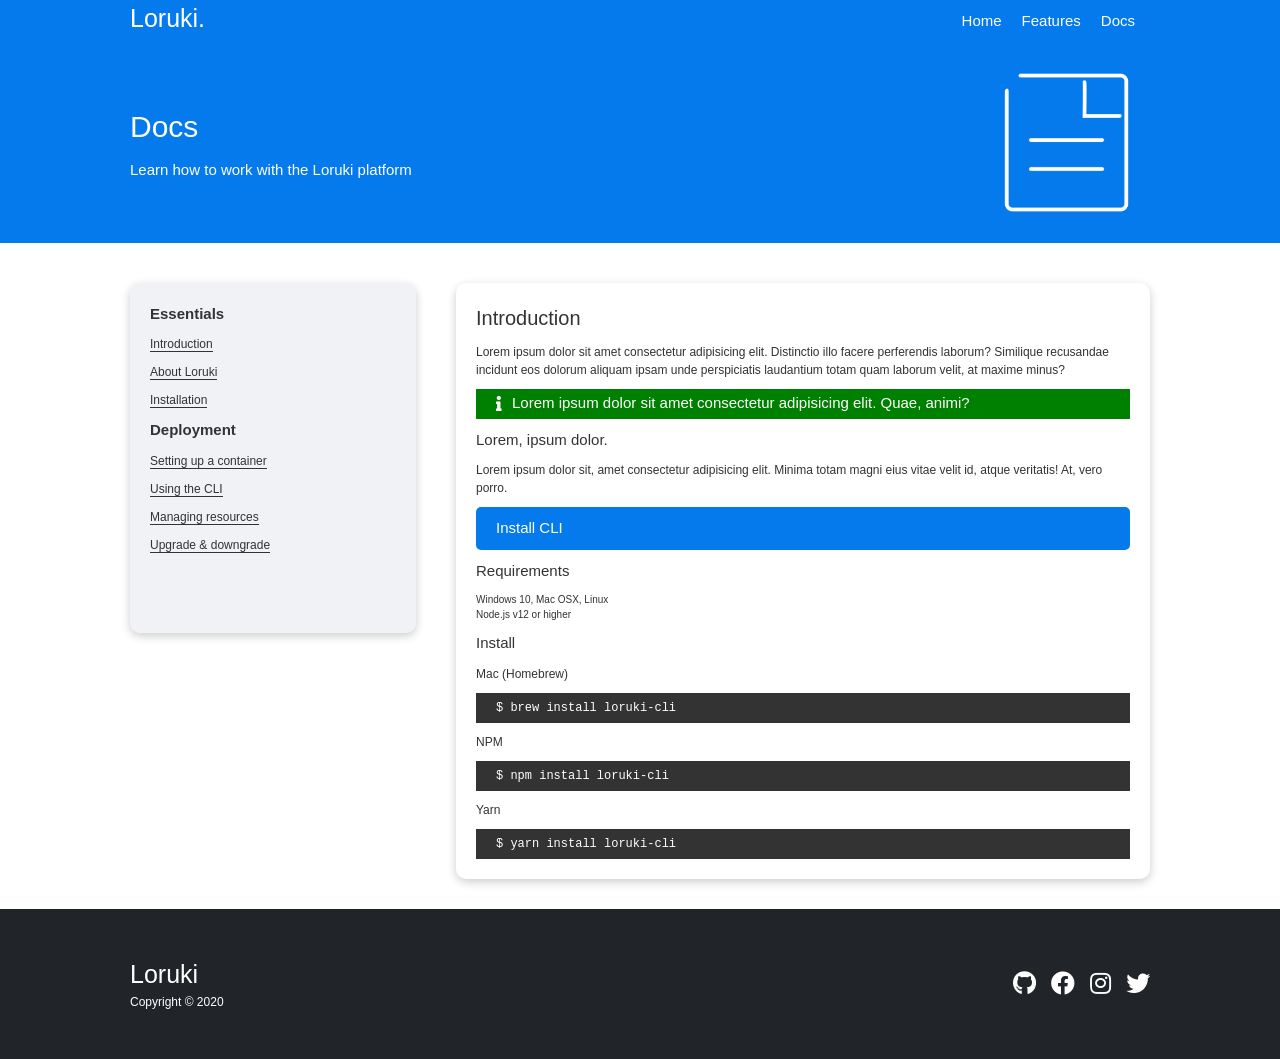
==== commit 4a376fa3: "add media queries for website responsiveness" ====
--- a/docs.html
+++ b/docs.html
@@ -7,8 +7,8 @@
     <link rel="preconnect" href="https://fonts.gstatic.com" crossorigin>
     <link href="https://fonts.googleapis.com/css2?family=Inter:ital,opsz,wght@0,14..32,100..900;1,14..32,100..900&display=swap" rel="stylesheet">
     <link rel="stylesheet" href="https://cdnjs.cloudflare.com/ajax/libs/font-awesome/5.15.1/css/all.min.css" integrity="sha512-+4zCK9k+qNFUR5X+cKL9EIR+ZOhtIloNl9GIKS57V1MyNsYpYcUrUeQc9vNfzsWfV28IaLL3i96P9sdNyeRssA==" crossorigin="anonymous" />
+    <link rel="stylesheet" href="app.css">
     <link rel="stylesheet" href="media-queries.css">
-    <link rel="stylesheet" href="app.css">
     <title>Loruki | Cloud Hosting For Everyone</title>
 </head>
 <body>
@@ -100,13 +100,6 @@
                 </h1>
                 <p>Copyright &copy; 2020</p>
             </div>
-            <nav>
-                <ul>
-                    <li><a href="index.html">Home</a></li>
-                    <li><a href="features.html">Features</a></li>
-                    <li><a href="docs.html">Docs</a></li>
-                </ul>
-            </nav>
             <div class="social">
                 <a href="#"><i class="fab fa-github fa-2x"></i></a>
                 <a href="#"><i class="fab fa-facebook fa-2x"></i></a>
--- a/app.css
+++ b/app.css
@@ -293,7 +293,6 @@
     display: grid;
     grid-template-columns: 1fr 1fr;
     gap: 2rem;
-    height: 100%;
     justify-content: center;
     align-items: center;
     margin-bottom: 2rem;
@@ -317,7 +316,6 @@
     margin: 0 auto;
     width: 70%;
     max-width: 1100px;
-    padding: 0 4rem;
 }
 
 .stats-heading{
@@ -402,9 +400,10 @@
 
 .section-flex{
     display: flex;
-    height: 20rem;
-    justify-content: center;
-    align-items: center;
+    height: auto;
+    justify-content: center;
+    align-items: center;
+    flex-wrap: wrap;
 }
 
 .footer{
@@ -562,4 +561,8 @@
     border-radius: 5px;
     border: none;
     font-size: 1.5rem;
+}
+
+.img-size{
+    width: 50px;
 }
--- a/media-queries.css
+++ b/media-queries.css
@@ -0,0 +1,69 @@
+/*  MD - TABLETS: 768px - 1024px*/
+@media(max-width: 48rem) {
+    /* 770px / 16px = 48rem */
+    /* 48rem x 16px = 768px */
+    html{
+        font-size: 56.25%;
+         /* 9px / 16px = 56.25% */
+    }
+    .grid,.sec-grid{
+        grid-template-columns: 1fr;
+    }
+    .sec-grid img{
+        justify-self: center;
+    }
+    .text-center{
+        margin-top: 20px;
+    }
+    .showcase{
+        height: auto;
+        text-align: center;
+        padding-top: 40px;
+    }
+    .showcase-form{
+        justify-self: center;
+        top: 3rem;
+    }
+    .navbar{
+        height: 90px;
+    }
+    .logo{
+        text-align: center;
+        margin-top: 10px;
+    }
+    .flex{
+        flex-direction: column;
+    }
+    .flex-min{
+        justify-content: center;
+        background-color: rgba(0,0,0, 0.1);
+    }
+    .flex-3{
+        display: block;
+    }
+    .sub-section{
+        gap: 10px;
+        margin-bottom: 20px;
+    }
+    .grid-2{
+        display:block ;
+         margin-bottom: 20px;
+
+    }
+    .grid-item-2{
+        margin-bottom: 20px;
+    }
+    .section-bar{
+        height: auto;
+    }
+    .stats{
+        height: auto;
+    }
+    br{
+        display: none;
+    }
+}
+
+/*  SM - PHONE LANDSCAPE: 576px - 768px*/
+
+/* XS - PHONE IN PORTRAiT: < 576px */
